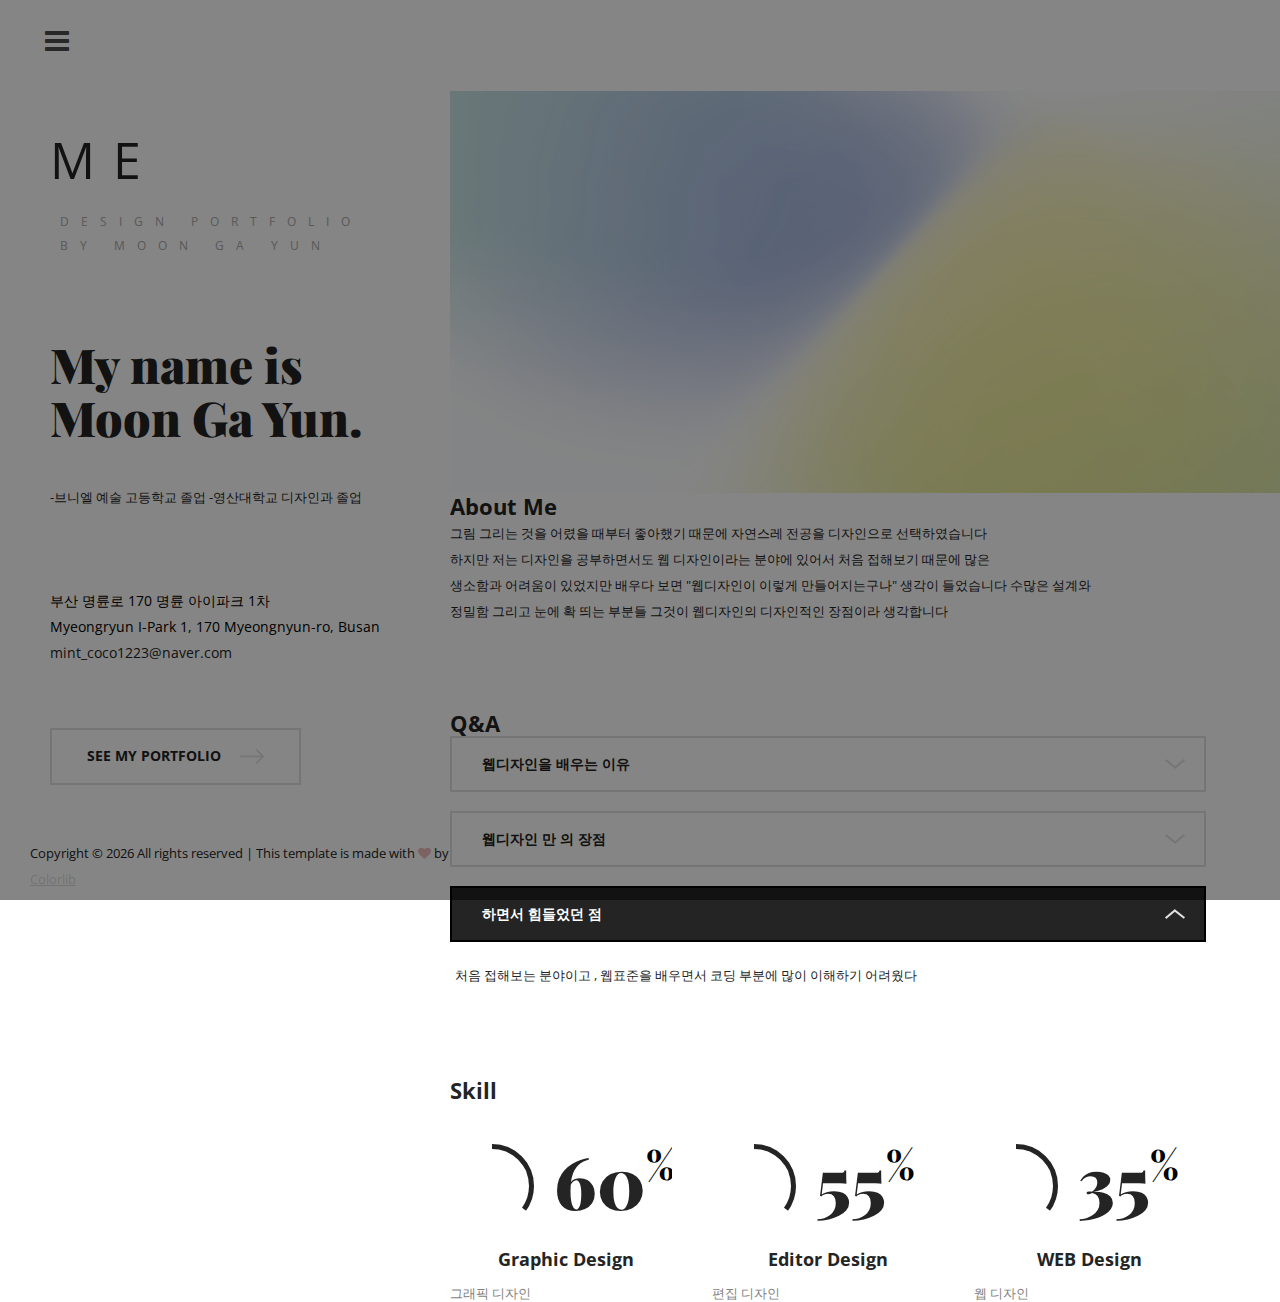
==== about.html @ dba2dc73 "Add files via upload" ====
<!DOCTYPE html>
<html lang="zxx">

<head>
	<title>PORTFOLIO Moon Ga Yun</title>
	<meta charset="UTF-8">
	<meta name="description" content="Nissa Photography studio html template">
	<meta name="keywords" content="industry, html">
	<meta name="viewport" content="width=device-width, initial-scale=1.0">

	<!-- Favicon -->
	<link href="img/favicon.ico" rel="shortcut icon" />

	<!-- Google font -->
	<link href="https://fonts.googleapis.com/css?family=Open+Sans:300,300i,400,400i,600,600i,700,700i&display=swap"
		rel="stylesheet">
	<link href="https://fonts.googleapis.com/css?family=Playfair+Display:400,900&display=swap" rel="stylesheet">

	<!-- Stylesheets -->
	<link rel="stylesheet" href="css/bootstrap.min.css" />
	<link rel="stylesheet" href="css/font-awesome.min.css" />
	<link rel="stylesheet" href="css/magnific-popup.css" />
	<link rel="stylesheet" href="css/owl.carousel.min.css" />

	<!-- Main Stylesheets -->
	<link rel="stylesheet" href="./css/style.css">


	<!--[if lt IE 9]>
		<script src="https://oss.maxcdn.com/html5shiv/3.7.2/html5shiv.min.js"></script>
		<script src="https://oss.maxcdn.com/respond/1.4.2/respond.min.js"></script>
	<![endif]-->

</head>

<body>
	<!-- Page Preloder -->
	<div id="preloder">
		<div class="loader"></div>
	</div>

	<!-- Main section start -->
	<div class="main-site-warp">

		<div class="site-menu-warp">
			<div class="close-menu">x</div>
			<!-- Main menu -->
			<ul class="site-menu">
				<li><a href="index.html">portfolio</a></li>
				<li><a href="about.html" class="active">About Me</a></li>
			</ul>
		</div>
		<header class="header-section">
			<div class="nav-switch">
				<i class="fa fa-bars"></i>
			</div>
		</header>
		<div class="site-content-warp">
			<img src="./img/Untitled-2-01.jpg" alt="">
			<!-- Left Side section -->
			<div class="main-sidebar">
				<div class="mb-warp">
					<a href="index.html" class="site-logo">
						<h2>me</h2>
						<p>design portfolio by Moon Ga Yun</p>
					</a>
					<div class="about-info">
						<h2>My name is Moon Ga Yun.</h2>

						<p>-브니엘 예술 고등학교 졸업 -영산대학교 디자인과 졸업</P>

					</div>
					<ul class="contact-info">
						<li>부산 명륜로 170 명륜 아이파크 1차</li>
						<li>Myeongryun I-Park 1, 170 Myeongnyun-ro, Busan</li>
						<li><a href="mailto:contactme@myemail.com">mint_coco1223@naver.com</a></li>
					</ul>
					<a href="index.html" class="site-btn">see my portfolio <img src="img/arrow-right.png" alt=""></a>
				</div>
			</div>
			<!-- Left Side section end -->
			<!-- Page start -->
			<div class="page-section about-page">
				<div class="about-section">
					<div class="element">
						<h2>About Me</h2>
						<div class="row">
							<div class="col-xl-12">
								<p> 그림 그리는 것을 어렸을 때부터 좋아했기 때문에 자연스레 전공을 디자인으로 선택하였습니다
									<br>하지만 저는 디자인을 공부하면서도 웹 디자인이라는 분야에 있어서 처음 접해보기 때문에 많은 <br>생소함과
									어려움이 있었지만 배우다 보면 "웹디자인이 이렇게 만들어지는구나" 생각이 들었습니다 수많은 설계와 <br> 정밀함 그리고
									눈에 확 띄는 부분들 그것이 웹디자인의 디자인적인 장점이라 생각합니다
								</P>




								</p>
							</div>
						</div>
					</div>
					<div class="element">
						<h2>Q&A</h2>
						<div class="row">
							<div class="col-xl-12">
								<!-- Accordions -->
								<div id="accordion" class="accordion-area">
									<div class="panel">
										<div class="panel-header" id="headingOne">
											<button class="panel-link" data-toggle="collapse" data-target="#collapse1"
												aria-expanded="false" aria-controls="collapse1">웹디자인을 배우는 이유</button>
										</div>
										<div id="collapse1" class="collapse" aria-labelledby="headingOne"
											data-parent="#accordion">
											<div class="panel-body">
												<p>웹디자인 이라는 부분에 있어서 생소하고 처음 접해보는 분야이기 때문에</p>
											</div>
										</div>
									</div>
									<div class="panel">
										<div class="panel-header" id="headingTwo">
											<button class="panel-link" data-toggle="collapse" data-target="#collapse2"
												aria-expanded="false" aria-controls="collapse2">웹디자인 만 의 장점</button>
										</div>
										<div id="collapse2" class="collapse" aria-labelledby="headingTwo"
											data-parent="#accordion">
											<div class="panel-body">
												<p>웹사이트는 웹 페이지를 통해 사람들에게 정보를 전달하며, 사용자들의 열람 경험에 중요한 영향을 미친다 </p>
											</div>
										</div>
									</div>
									<div class="panel">
										<div class="panel-header active" id="headingThree">
											<button class="panel-link" data-toggle="collapse" data-target="#collapse3"
												aria-expanded="true" aria-controls="collapse3">하면서 힘들었던 점</button>
										</div>
										<div id="collapse3" class="collapse show" aria-labelledby="headingThree"
											data-parent="#accordion">
											<div class="panel-body">
												<p>처음 접해보는 분야이고 , 웹표준을 배우면서 코딩 부분에 많이 이해하기 어려웠다</p>
											</div>
										</div>
									</div>
								</div>
							</div>
						</div>
					</div>
					<div class="element">
						<h2 class="el-title">Skill</h2>
						<div class="row">

							<div class="col-lg-4 col-md-6">
								<div class="circle-item-warp">
									<div class="circle-progress" data-cptitle="Passion" data-cpid="id-2"
										data-cpvalue="60" data-cpcolor="#242424"></div>
									<div class="circle-progress-text">
										<h5>Graphic Design</h5>
										<p>그래픽 디자인</p>
									</div>
								</div>
							</div>
							<div class="col-lg-4 col-md-6">
								<div class="circle-item-warp">
									<div class="circle-progress" data-cptitle="Passion" data-cpid="id-2"
										data-cpvalue="55" data-cpcolor="#242424"></div>
									<div class="circle-progress-text">
										<h5>Editor Design</h5>
										<p>편집 디자인</p>
									</div>
								</div>
							</div>
							<div class="col-lg-4 col-md-6">
								<div class="circle-item-warp">
									<div class="circle-progress" data-cptitle="Passion" data-cpid="id-2"
										data-cpvalue="35" data-cpcolor="#242424"></div>
									<div class="circle-progress-text">
										<h5>WEB Design</h5>
										<p>웹 디자인</p>
									</div>
								</div>
							</div>
							<div class="col-lg-4 col-md-6">
								<div class="circle-item-warp">
									<div class="circle-progress" data-cptitle="Passion" data-cpid="id-3"
										data-cpvalue="35" data-cpcolor="#242424"></div>
									<div class="circle-progress-text">
										<h5>HTML / CSS</h5>
										<p>웹 코딩</p>
									</div>
								</div>
							</div>
						</div>
					</div>
				</div>
			</div>
			<!-- Page end -->
		</div>
		<div class="copyright">
			<p><!-- Link back to Colorlib can't be removed. Template is licensed under CC BY 3.0. -->
				Copyright &copy;
				<script>document.write(new Date().getFullYear());</script> All rights reserved | This template is made
				with <i class="fa fa-heart" aria-hidden="true"></i> by <a href="https://colorlib.com"
					target="_blank">Colorlib</a>
				<!-- Link back to Colorlib can't be removed. Template is licensed under CC BY 3.0. -->
			</p>
		</div>
	</div>
	<!-- Main section end -->

	<!--====== Javascripts & Jquery ======-->
	<script src="js/jquery-3.2.1.min.js"></script>
	<script src="js/bootstrap.min.js"></script>
	<script src="js/owl.carousel.min.js"></script>
	<script src="js/jquery.nicescroll.min.js"></script>
	<script src="js/circle-progress.min.js"></script>
	<script src="js/jquery.magnific-popup.min.js"></script>
	<script src="js/main.js"></script>

</body>

</html>
---- css/style.css ----
/* ==================================
-------------------------------------
  NISSA - PHOTOGRAPHY STUDIO TEMPLATE
  Version: 1.0
 ------------------------------------
 ====================================*/


/*----------------------------------------*/
/* Template default CSS
/*----------------------------------------*/

html,
body {
	height: 100%;
	font-family: "Open Sans", sans-serif;
	-webkit-font-smoothing: antialiased;
	font-smoothing: antialiased;
	
}

h1,
h2,
h3,
h4,
h5,
h6 {
	margin: 0;
	color: #242424;
	font-weight: 700;
}

h1 {
	font-size: 70px;
}

h2 {
	font-size: 22px;
}

h3 {
	font-size: 30px;
}

h4 {
	font-size: 24px;
}

h5 {
	font-size: 18px;
}

h6 {
	font-size: 16px;
}

p {
	font-size: 13px;
	color: #242424;
	line-height: 2;
}

h5 {
	text-align: center;
	padding-bottom: 10px;
}

.wave {
	text-align: center;
	color: rgb(19, 17, 17);
	padding-top: 2px;
	padding-bottom: 10px;
}

.bright {
	text-align: center;
	color: rgb(0, 0, 0);
}

img {
	max-width: 100%;
}

input:focus,
select:focus,
button:focus,
textarea:focus {
	outline: none;
}

a:hover,
a:focus {
	text-decoration: none;
	outline: none;
}

ul,
ol {
	padding: 0;
	margin: 0;
}

/*---------------------
Helper CSS
 -----------------------*/

.section-title {
	text-align: center;
}

.section-title h2 {
	font-size: 36px;
}

.set-bg {
	background-repeat: no-repeat;
	background-size: cover;
	background-position: top center;
}

.spad {
	padding-top: 105px;
	padding-bottom: 105px;
}

.text-white h1,
.text-white h2,
.text-white h3,
.text-white h4,
.text-white h5,
.text-white h6,
.text-white p,
.text-white span,
.text-white li,
.text-white a {
	color: #fff;
}

/*---------------------
Commom elements
 -----------------------*/

.elements-section {
	padding-right: 30px;
	height: 100%;
}

.element {
	margin-bottom: 70px;
}

.element .el-title {
	margin-bottom: 40px;
}

.element .container {
	margin-left: -15px;
}

/* buttons */

.site-btn {
	display: inline-block;
	font-size: 14px;
	font-weight: 700;
	min-width: 167px;
	padding: 19px 35px;
	text-transform: uppercase;
	color: #242424;
	line-height: 1;
	cursor: pointer;
	text-align: center;
	border: 2px solid #e1e1e1;
	background: transparent;
}

.site-btn:hover {
	color: #242424;
}

.site-btn img {
	margin-left: 15px;
}

.site-btn.sb-solid {
	background: #242424;
	border-color: #242424;
	color: #fff;
}

.site-btn.sb-solid:hover {
	color: #fff;
}

.site-btn.sb-dark {
	border-color: #242424;
}

/* Preloder */

#preloder {
	position: fixed;
	width: 100%;
	height: 100%;
	top: 0;
	left: 0;
	z-index: 999999;
	background: #000;
}

.loader {
	width: 40px;
	height: 40px;
	position: absolute;
	top: 50%;
	left: 50%;
	margin-top: -13px;
	margin-left: -13px;
	border-radius: 60px;
	animation: loader 0.8s linear infinite;
	-webkit-animation: loader 0.8s linear infinite;
}

@keyframes loader {
	0% {
		-webkit-transform: rotate(0deg);
		transform: rotate(0deg);
		border: 4px solid #f44336;
		border-left-color: transparent;
	}

	50% {
		-webkit-transform: rotate(180deg);
		transform: rotate(180deg);
		border: 4px solid #673ab7;
		border-left-color: transparent;
	}

	100% {
		-webkit-transform: rotate(360deg);
		transform: rotate(360deg);
		border: 4px solid #f44336;
		border-left-color: transparent;
	}
}

@-webkit-keyframes loader {
	0% {
		-webkit-transform: rotate(0deg);
		border: 4px solid #f44336;
		border-left-color: transparent;
	}

	50% {
		-webkit-transform: rotate(180deg);
		border: 4px solid #673ab7;
		border-left-color: transparent;
	}

	100% {
		-webkit-transform: rotate(360deg);
		border: 4px solid #f44336;
		border-left-color: transparent;
	}
}

/* Accordion */

.accordion-area .panel {
	margin-bottom: 19px;
}

.accordion-area .panel-header.active .panel-link {
	color: #fff;
	background-color: #242424;
	border-color: #000;
}

.accordion-area .panel-header.active .panel-link.collapsed {
	color: #242424;
	background-color: transparent;
	border-color: #e1e1e1;
}

.accordion-area .panel-link:after {
	content: "";
	position: absolute;
	width: 20px;
	height: 10px;
	right: 19px;
	top: 50%;
	margin-top: -5px;
	margin-left: -4px;
	background-image: url("../img/arrow-down.png");
	background-repeat: no-repeat;
	-webkit-transform: rotate(0deg);
	transform: rotate(0deg);
	-webkit-transition: all 0.3s;
	transition: all 0.3s;
}

.accordion-area .panel-header.active .panel-link:after {
	-webkit-transform: rotate(180deg);
	transform: rotate(180deg);
}

.accordion-area .panel-header.active .panel-link.collapsed:after {
	-webkit-transform: rotate(0deg);
	transform: rotate(0deg);
}

.accordion-area .panel-link {
	text-align: left;
	background-color: transparent;
	position: relative;
	width: 100%;
	padding: 17px 40px;
	padding-left: 30px;
	font-size: 14px;
	text-transform: uppercase;
	color: #212121;
	font-weight: 700;
	line-height: 1.3;
	cursor: pointer;
	display: block;
	border: 2px solid #e1e1e1;
	-webkit-transition: all 0.4s ease-out 0s;
	transition: all 0.4s ease-out 0s;
}

.accordion-area .panel-body p {
	margin-bottom: 0;
	padding-top: 20px;
}

.accordion-area .panel-body {
	padding: 0 5px;
}

/* Tab */

.tab-element .nav-tabs {
	border-bottom: none;
	margin-bottom: 25px;
}

.tab-element .nav-item {
	margin-right: 10px;
	margin-bottom: 10px;
}

.tab-element .nav-tabs .nav-link {
	border: 2px solid #e1e1e1;
	text-align: left;
	background-color: transparent;
	border-radius: 0;
	position: relative;
	width: 100%;
	padding: 17px 30px;
	font-size: 14px;
	text-transform: uppercase;
	color: #323232;
	font-weight: 700;
	line-height: 1.3;
	cursor: pointer;
}

.tab-element .nav-tabs .nav-item:last-child {
	margin-right: 0;
}

.tab-element .nav-tabs .nav-link.active {
	background: #242424;
	color: #fff;
	border-color: #242424;
}

.tab-element .tab-pane p {
	margin-bottom: 0;
}

/* circle progress  */

.circle-item-warp {
	margin-bottom: 30px;
	overflow: hidden;
}

.circle-progress {
	float: left;
	margin-right: 10px;
}

.circle-progress canvas {
	-webkit-transform: rotate(90deg);
	transform: rotate(90deg);
}

.circle-progress .circle-warp {
	float: left;
	margin-right: 20px;
}

.circle-progress h2 {
	padding-bottom: 18px;
	overflow: hidden;
	font-size: 72px;
	font-family: "Playfair Display", serif;
	line-height: 1;
	font-weight: 900;
	position: relative;
}

.circle-progress h2 span {
	font-size: 40px;
	position: relative;
	top: -30px;
}

.circle-progress-text {
	padding-top: 15px;
}

.circle-progress-text h5 {
	font-weight: 700;
}

.circle-progress-text p {
	margin-bottom: 0;
	color: #828282;
}

/* Icons box  */

.icon-box {
	margin-bottom: 30px;
}

.icon-box .ib-head {
	overflow: hidden;
	display: block;
	margin-bottom: 20px;
}

.icon-box .ib-icon {
	float: left;
	width: 64px;
}

.icon-box h5 {
	padding-top: 5px;
	overflow: hidden;
}

/*------------------
Main Site warp
 ---------------------*/

.main-site-warp {
	height: 100%;
	width: 100%;
	position: relative;
}

.main-site-warp.push-side {
	overflow: hidden;
}

.main-site-warp.push-side .header-section {
	-webkit-transform: translateX(614px);
	transform: translateX(614px);
}

.main-site-warp.push-side .site-content-warp {
	-webkit-transform: translateX(614px);
	transform: translateX(614px);
}

.main-site-warp.push-side .site-menu-warp {
	left: 0;
}

.main-site-warp.push-side .nav-switch {
	opacity: 0;
	visibility: hidden;
}

body.push-side {
	overflow: hidden;
}

body.push-side .nicescroll-rails.nicescroll-rails-hr,
body.push-side #ascrail2000-hr {
	-webkit-transform: translateX(614px);
	transform: translateX(614px);
	-webkit-transition: all 0.4s;
	transition: all 0.4s;
}

.site-menu-warp {
	position: fixed;
	width: 614px;
	height: 100%;
	left: -620px;
	top: 0;
	background: #242424;
	overflow-y: auto;
	z-index: 9999;
	-webkit-transition: all 0.4s;
	transition: all 0.4s;
}

.close-menu {
	font-size: 30px;
	color: #fff;
	margin-left: 48px;
	padding-top: 32px;
	cursor: pointer;
}

.site-menu {
	list-style: none;
	padding-left: 185px;
	padding-top: 160px;
}

.site-menu li {
	display: block;
}

.site-menu li a {
	display: block;
	font-size: 30px;
	color: #fff;
	padding-bottom: 5px;
	margin-bottom: 20px;
	position: relative;
}

.site-menu li a:after {
	position: absolute;
	content: "";
	width: 0;
	height: 3px;
	left: 0;
	bottom: 0;
	background: #fff;
	-webkit-transition: 0.3s;
	transition: 0.3s;
}

.site-menu li a:hover:after,
.site-menu li a.active:after {
	width: 30px;
}

.menu-social {
	padding-left: 185px;
	padding-top: 50px;
}

.menu-social a {
	display: inline-block;
	color: #fff;
	font-size: 18px;
	margin-right: 30px;
	padding: 5px;
	margin-bottom: 20px;
}

/* Header section */

.header-section {
	position: absolute;
	width: 100%;
	top: 0;
	left: 0;
	overflow: hidden;
	padding: 27px 45px;
	z-index: 999;
	-webkit-transform: translateX(0);
	transform: translateX(0);
	-webkit-transition: all 0.4s;
	transition: all 0.4s;
}

.nav-switch {
	float: left;
	font-size: 28px;
	color: #4e4e4e;
	line-height: 0;
	cursor: pointer;
	opacity: 1;
	-webkit-transition: all 0.4s;
	transition: all 0.4s;
}

.header-social {
	float: right;
}

.header-social a {
	display: inline-block;
	color: #242424;
	font-size: 18px;
	margin-right: 30px;
	padding: 5px;
}

.site-content-warp {
	position: relative;
	height: 100%;
	padding-top: 91px;
	padding-left: 614px;
	-webkit-transform: translateX(0);
	transform: translateX(0);
	-webkit-transition: all 0.4s;
	transition: all 0.4s;
}

/* Left Side section */

.main-sidebar {

	position: absolute;
	width: 614px;
	height: 100%;
	left: 0;
	top: 0;
	z-index: 99;
}

.main-sidebar .mb-warp {
	padding: 151px 95px 100px 145px;
}

.site-logo {
	display: block;
	margin-bottom: 80px;
}

.site-logo h2 {
	font-size: 50px;
	line-height: 100px;
	text-transform: uppercase;
	font-weight: 400;
	letter-spacing: 18px;
}

.site-logo p {
	font-size: 12px;
	text-transform: uppercase;
	color: #aaaaaa;
	letter-spacing: 12px;
	padding-left: 10px;
	margin-bottom: 0;
}

.about-info {
	margin-bottom: 80px;
}

.big {
	font-size: 15px;
	font-weight: bold;
}

.about-info h2 {
	font-weight: 900;
	font-size: 48px;
	margin-bottom: 40px;
	line-height: 1.1;
	font-family: "Playfair Display", serif;
}

.contact-info {
	list-style: none;
	margin-bottom: 65px;
	color: #707070;
}

span {
	color: #000;
}

.contact-info:after {
	position: absolute;
	content: "";
	width: 26px;
	height: 32px;
	left: -36px;
	top: -5px;
	background: url("../img/icons/place.png") no-repeat;
}

.contact-info li {
	font-size: 14px;
	color: #000;
	margin-bottom: 5px;
}

.contact-info li a {
	color: #242424;
}

.copyright {
	font-size: 13px;
	color: rgba(130, 130, 130, 0.29);
	position: fixed;
	height: 80px;
	width: 614px;
	left: 0;
	bottom: 0;
	background: #fff;
	padding-left: 145px;
	padding-top: 20px;
}

.copyright a {
	color: rgba(130, 130, 130, 0.29);
	text-decoration: underline;
}

.copyright i {
	color: rgba(204, 17, 17, 0.29);
}

/*------------------
Hero section
 ---------------------*/

.hero-track {
	padding-bottom: 50px;
	overflow: hidden;
}

.hs-item {
	height: 750px;
	float: left;
	margin-right: 50px;
	position: relative;
}

.hs-item:last-child {
	margin-right: 0;
}

.hs-item .hs-info {
	position: absolute;
	left: 0;
	bottom: 0;
	width: 221px;
	padding: 44px 0 10px 0;
	background-color: rgb(135, 175, 235);
	color: #fff;
	z-index: 1;
}

.hs-item .hs-info2 {
	position: absolute;
	left: 0;
	bottom: 0;
	width: 221px;
	padding: 44px 0 10px 0;
	background-color: pink;
	color: #fff;
	z-index: 1;
}

.hs-item .hs-info p {
	margin-bottom: 5px;
}

.nicescroll-rails.nicescroll-rails-hr,
#ascrail2000-hr {
	max-width: calc(100% - 717px);
	overflow: hidden;
}

/* --------------
 =================
Other pages
 =================
 -----------------*/

.page-section {
	height: 100%;
}

/* ----------------
About Page
 ---------------------*/

.about-section {
	height: 100%;
	padding-right: 74px;
}

.video-section {
	height: calc(100% - 235px);
	margin-bottom: 30px;
	display: -webkit-box;
	display: -ms-flexbox;
	display: flex;
	-webkit-box-align: center;
	-ms-flex-align: center;
	align-items: center;
	-webkit-box-pack: center;
	-ms-flex-pack: center;
	justify-content: center;
}

.video-play-btn {
	display: block;
	width: 159px;
	height: 69px;
	text-align: center;
	padding-top: 16px;
	font-size: 22px;
	color: #fff;
	border-radius: 27px;
	background: rgba(255, 255, 255, 0.43);
}

.video-play-btn:hover {
	color: #fff;
}

.milestones {
	padding-top: 30px;
}

.milestone {
	margin-bottom: 30px;
}

.milestone h2 {
	font-family: "Playfair Display", serif;
	font-weight: 900;
	font-size: 72px;
	float: left;
	margin-right: 15px;
	line-height: 1;
}

.milestone .milestone-info {
	overflow: hidden;
	padding-top: 23px;
}

.milestone .milestone-info h5 {
	font-weight: 700;
}

.milestone .milestone-info p {
	margin-bottom: 0;
}

/* ----------------
Blog page
 ---------------------*/

.blog-page {
	padding-right: 70px;
}

.blog-posts {
	height: 100%;
}

.blog-post-item {
	margin-bottom: 20px;
}

.blog-post-item:last-child {
	margin-bottom: 80px;
}

.blog-thumb {
	height: 566px;
}

.post-date {
	background: #fff;
	width: 138px;
	height: 84px;
	padding-top: 5px;
	padding-left: 10px;
	overflow: hidden;
}

.post-date h3 {
	float: left;
	font-family: "Playfair Display", serif;
	font-weight: 900;
	font-size: 48px;
	margin-right: 15px;
}

.post-date p {
	padding-top: 17px;
	line-height: 1.4;
}

.blog-content {
	width: calc(100% - 138px);
	background: #fff;
	padding: 55px 58px;
	margin-top: -133px;
	margin-left: 62px;
}

.blog-content h2 a {
	color: #242424;
}

.blog-metas {
	padding-top: 15px;
	margin-bottom: 30px;
}

.blog-metas .blog-meta {
	display: inline-block;
	position: relative;
	font-size: 13px;
	padding-right: 20px;
	margin-right: 22px;
	margin-bottom: 10px;
}

.blog-metas .blog-meta:after {
	position: absolute;
	content: "|";
	font-size: 13px;
	color: #828282;
	right: 0;
	top: 0;
}

.blog-metas .blog-meta:last-child {
	padding-right: 0;
	margin-right: 0;
}

.blog-metas .blog-meta:last-child:after {
	display: none;
}

.blog-comments {
	padding-top: 60px;
}

.blog-comments h4 {
	margin-bottom: 40px;
}

.comments-list {
	list-style: none;
}

.comments-list li {
	display: block;
	margin-bottom: 43px;
}

.comments-list .blog-avator {
	float: left;
	margin-right: 44px;
}

.comments-list .blog-avator img {
	width: 67px;
	height: 67px;
	border-radius: 50%;
}

.comments-list .comment-text {
	overflow: hidden;
}

.comments-list .comment-text h6 {
	font-weight: 600;
}

.comments-list .comment-text span {
	font-size: 13px;
	color: #828282;
}

.comments-list .comment-text p {
	padding-top: 10px;
	margin-bottom: 10px;
}

.comments-list .comment-text a {
	font-size: 13px;
	color: #242424;
	text-decoration: underline;
}

/* ----------------
Portfolio page
 ---------------------*/

.portfolio-section {
	padding-right: 30px;
	margin-left: -3px;
	height: 100%;
}

.portfolio-item {
	position: relative;
	padding: 0 3px;
	margin-bottom: 41px;
}

.portfolio-item img {
	min-width: 100%;
}

.portfolio-item .pi-info {
	position: absolute;
	left: 0;
	bottom: 0;
	width: 221px;
	padding: 44px 0 10px 0;
	background: #fff;
	z-index: 1;
}

.portfolio-item .pi-info p {
	margin-bottom: 5px;
}

.portfolio-item .pi-info img {
	min-width: auto;
}

/* ----------------
Contact page
 -------------------*/

.contact-section {
	height: 100%;
	padding-right: 70px;
}

.contact-section .row {
	height: 100%;
}

.map {
	height: calc(100% - 60px);
	background: #ddd;
	position: relative;
}

.map iframe {
	position: absolute;
	width: 100%;
	height: 100%;
	left: 0;
	top: 0;
}

.contact-text-warp {
	padding-left: 15px;
}

.contact-text {
	max-width: 570px;
	margin-bottom: 50px;
	padding-top: 80px;
}

.contact-text h2 {
	margin-bottom: 20px;
}

.contact-form {
	padding-bottom: 50px;
}

.contact-form input,
.contact-form textarea {
	width: 100%;
	height: 56px;
	padding: 0 22px;
	margin-bottom: 30px;
	font-size: 14px;
	font-style: italic;
	border: 2px solid #e1e1e1;
}

.contact-form textarea {
	height: 159px;
	padding: 20px 22px 10px;
	resize: none;
	margin-bottom: 45px;
}

/* ----------------
Responsive
 ---------------------*/

@media only screen and (min-width: 1200px) and (max-width: 1400px) {

	.main-sidebar,
	.copyright {
		width: 450px;
	}

	.copyright {
		padding-left: 30px;
	}

	.site-content-warp {
		padding-left: 450px;
	}

	.main-sidebar .mb-warp {
		padding: 110px 40px 91px 50px;
	}

	.portfolio-item .pi-info {
		padding: 15px 0 10px 0;
	}

	.milestone h2,
	.circle-progress {
		float: none;
	}

	.nicescroll-rails.nicescroll-rails-hr,
	#ascrail2000-hr {
		max-width: calc(100% - 550px);
	}
}

/* Medium screen : 992px. */

@media only screen and (min-width: 992px) and (max-width: 1199px) {

	.main-sidebar,
	.copyright {
		width: 350px;
	}

	.copyright {
		padding-left: 30px;
	}

	.site-logo h2 {
		font-size: 70px;
		line-height: 70px;
	}

	.site-logo p {
		font-size: 10px;
		letter-spacing: 8px;
		padding-left: 9px;
	}

	.site-content-warp {
		padding-left: 350px;
	}

	.main-sidebar .mb-warp {
		padding: 110px 30px 91px 50px;
	}

	.about-info h2 {
		font-size: 36px;
	}

	.portfolio-section {
		padding-bottom: 80px;
		padding-left: 1px;
	}

	.portfolio-item .pi-info {
		padding: 15px 0 10px 0;
	}

	.milestone h2 {
		float: none;
	}

	.map {
		height: 600px;
	}

	.elements-section {
		padding-right: 15px;
	}

	.nicescroll-rails.nicescroll-rails-hr,
	#ascrail2000-hr {
		max-width: calc(100% - 450px);
	}
}

/* Tablet :768px. */

@media only screen and (min-width: 768px) and (max-width: 991px) {
	.site-content-warp {
		padding-left: 0;
		height: auto;
	}

	.site-menu {
		padding-top: 80px;
	}

	.main-sidebar {
		position: relative;
		width: 100%;
		height: auto;
	}

	.video-section {
		height: 400px;
	}

	.about-section,
	.blog-page,
	.portfolio-section,
	.contact-section,
	.elements-section {
		padding: 0 15px;
		margin: 0;
	}

	.blog-post-item:last-child {
		margin-bottom: 0;
	}

	.contact-text-warp {
		padding-left: 0;
	}

	.map {
		height: 600px;
	}

	.copyright {
		position: relative;
		left: 0;
		bottom: 0;
		padding: 60px 15px 50px;
		text-align: center;
		width: 100%;
	}

	.nicescroll-rails.nicescroll-rails-hr,
	#ascrail2000-hr {
		max-width: calc(100% - 50px);
	}
}

/* Large Mobile :480px. */

@media only screen and (max-width: 767px) {
	.site-content-warp {
		padding-left: 0;
		height: auto;
	}

	.site-logo {
		margin-bottom: 50px;
	}

	.site-logo h2 {
		font-size: 70px;
		line-height: 70px;
	}

	.site-logo p {
		font-size: 10px;
		letter-spacing: 8px;
		padding-left: 9px;
	}

	.site-menu-warp {
		width: 100%;
		height: 100%;
		left: -100%;
	}

	.site-menu {
		padding: 40px 15px;
		max-width: 400px;
		margin: 0 auto;
	}

	.site-menu li a {
		font-size: 25px;
		margin-bottom: 10px;
	}

	.menu-social {
		padding: 0 15px;
		max-width: 400px;
		margin: 0 auto;
	}

	.main-sidebar {
		position: relative;
		width: 100%;
		height: auto;
	}

	.main-sidebar .mb-warp {
		padding: 100px 15px;
		padding-left: 50px;
		max-width: 420px;
		margin: 0 auto;
	
	}

	.hs-item {
		width: 100%;
		height: 600px;
	}

	.hs-item .hs-info {
		padding-left: 15px;
	}

	.hs-item .hs-info img {
		width: auto;
	}

	.video-section {
		height: 400px;
	}

	.about-section,
	.blog-page,
	.portfolio-section,
	.contact-section,
	.elements-section {
		padding: 0 15px;
		margin: 0;
	}

	.blog-post-item:last-child {
		margin-bottom: 0;
	}

	.contact-text-warp {
		padding-left: 0;
	}

	.map {
		height: 600px;
	}

	.copyright {
		position: relative;
		left: 0;
		bottom: 0;
		padding: 60px 15px 50px;
		text-align: center;
		width: 100%;
	}

	.nicescroll-rails.nicescroll-rails-hr,
	#ascrail2000-hr {
		max-width: calc(100% - 50px);
	}

	.blog-content {
		width: calc(100% - 30px);
		margin-left: 15px;
	}

	.hero-track .owl-nav {
		padding-top: 30px;
		text-align: center;
	}

	.hero-track .owl-nav button.owl-next,
	.hero-track .owl-nav button.owl-prev {
		width: 30px;
		height: 30px;
		color: #fff;
		text-align: center;
		border-radius: 50%;
		background: #242424;
		margin: 0 5px;
	}
}

/* Small Mobile :320px. */

@media only screen and (max-width: 479px) {
	.site-logo {
		margin-bottom: 50px;
	}

	.site-logo h2 {
		font-size: 60px;
		line-height: 70px;
	}

	.site-logo p {
		font-size: 10px;
		letter-spacing: 7px;
		padding-left: 9px;
	}

	.header-social {
		display: none;
	}

	.site-menu li a {
		font-size: 18px;
		margin-bottom: 5px;
	}

	.about-info h2 {
		font-size: 34px;
	}

	.blog-content {
		width: calc(100% - 10px);
		margin-left: 5px;
		padding: 40px 15px;
	}

	.comments-list .blog-avator {
		float: none;
		margin-bottom: 30px;
	}

	.portfolio-item .pi-info {
		width: 170px;
		padding: 15px 0 5px 0;
	}

	.menu-social a {
		margin-right: 15px;
	}
}

.brand-btn {
	position: absolute;
	top: 0;
	left: 0;
	width: 100%;
	height: 100%;
	background: rgba(0, 0, 0, 0.7);
}

.brand-btn ul {
	position: absolute;
	top: 50%;
	left: 50%;
	transform: translate(-50%, -50%);
	list-style: none;
	text-align: center;
}

.brand-btn ul li a {
	display: inline-block;
	padding: 0.5em 1.5em;
	margin: 0.5em 0;
	color: #fff;
	border: 1px solid #fff;
	border-radius: 30px;
	transition-property: border-radius, background;
	transition-duration: 0.8s;
}

.brand-btn ul li a:hover {
	border-radius: 42px;
	background: rgba(255, 255, 255, 0.3);
}

/* popup */
#popup div {
	position: fixed;
	top: 0;
	left: 0;
	width: 100%;
	height: 100%;
	background: rgba(0, 0, 0, 0.5);
	z-index: 99999;
	display: none;
}

#popup iframe {
	position: absolute;
	top: 50%;
	left: 50%;
	transform: translate(-50%, -50%);
}

#popup i {
	position: absolute;
	top: 50px;
	right: 100px;
	cursor: pointer;
	font-size: 40px;
	color: #fff;
}
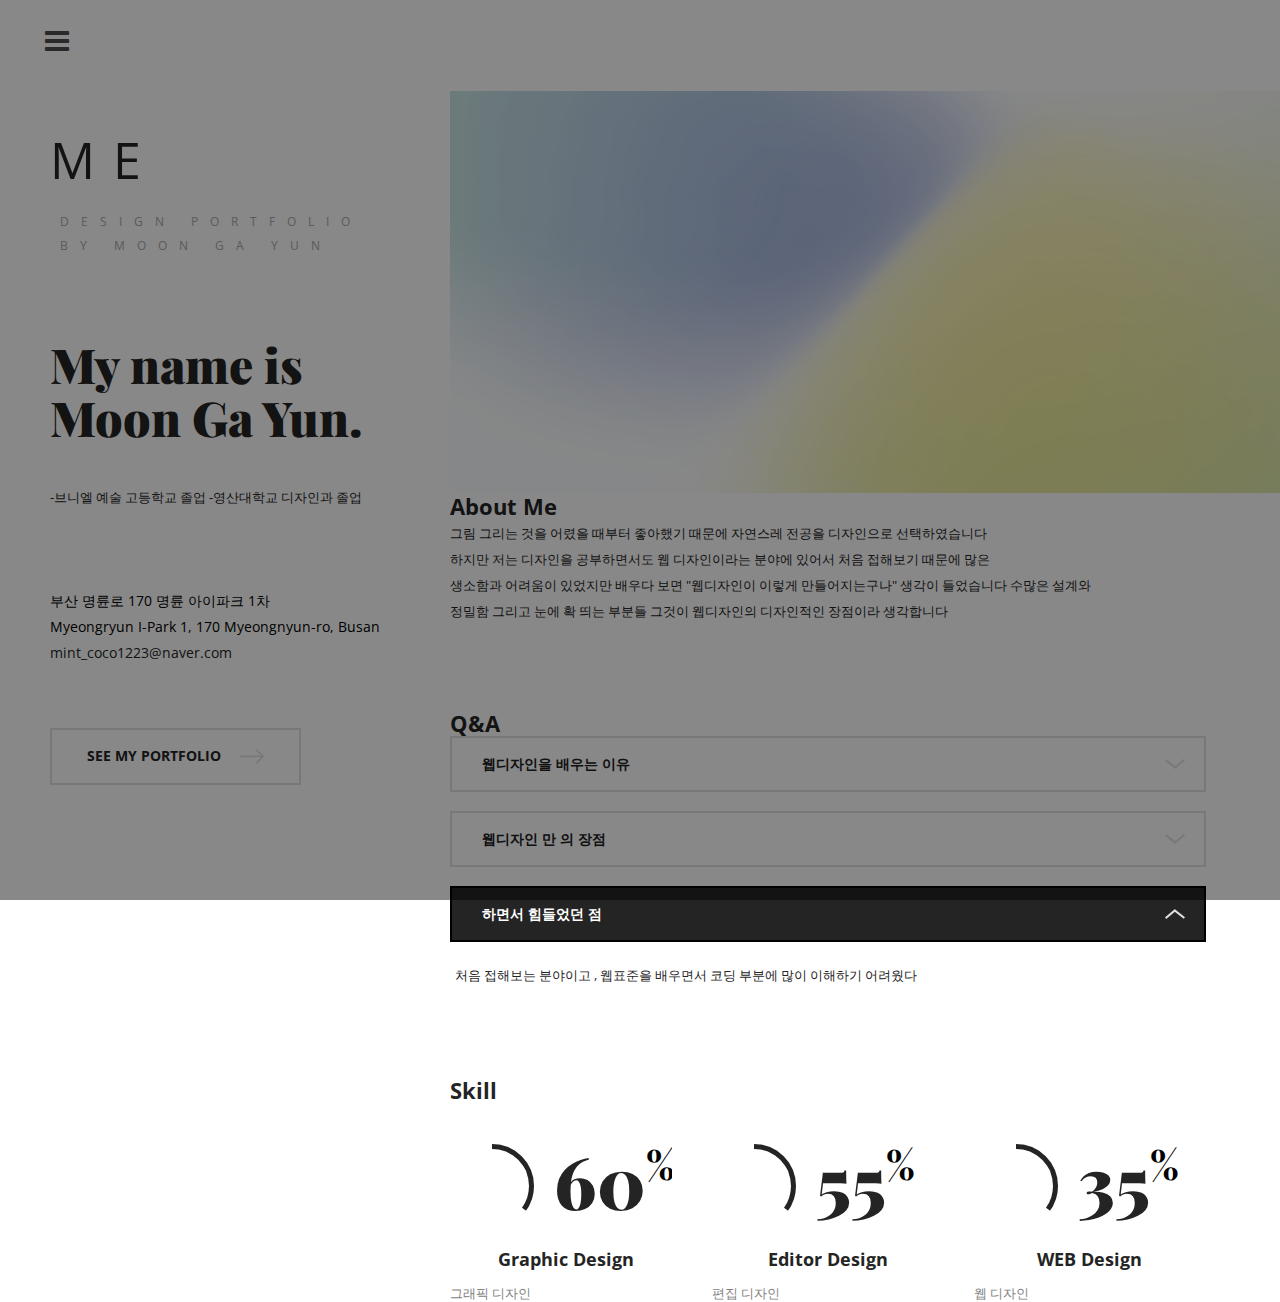
==== commit 5d9cee67: "Add files via upload" ====
--- a/about.html
+++ b/about.html
@@ -195,15 +195,6 @@
 			</div>
 			<!-- Page end -->
 		</div>
-		<div class="copyright">
-			<p><!-- Link back to Colorlib can't be removed. Template is licensed under CC BY 3.0. -->
-				Copyright &copy;
-				<script>document.write(new Date().getFullYear());</script> All rights reserved | This template is made
-				with <i class="fa fa-heart" aria-hidden="true"></i> by <a href="https://colorlib.com"
-					target="_blank">Colorlib</a>
-				<!-- Link back to Colorlib can't be removed. Template is licensed under CC BY 3.0. -->
-			</p>
-		</div>
 	</div>
 	<!-- Main section end -->
 
